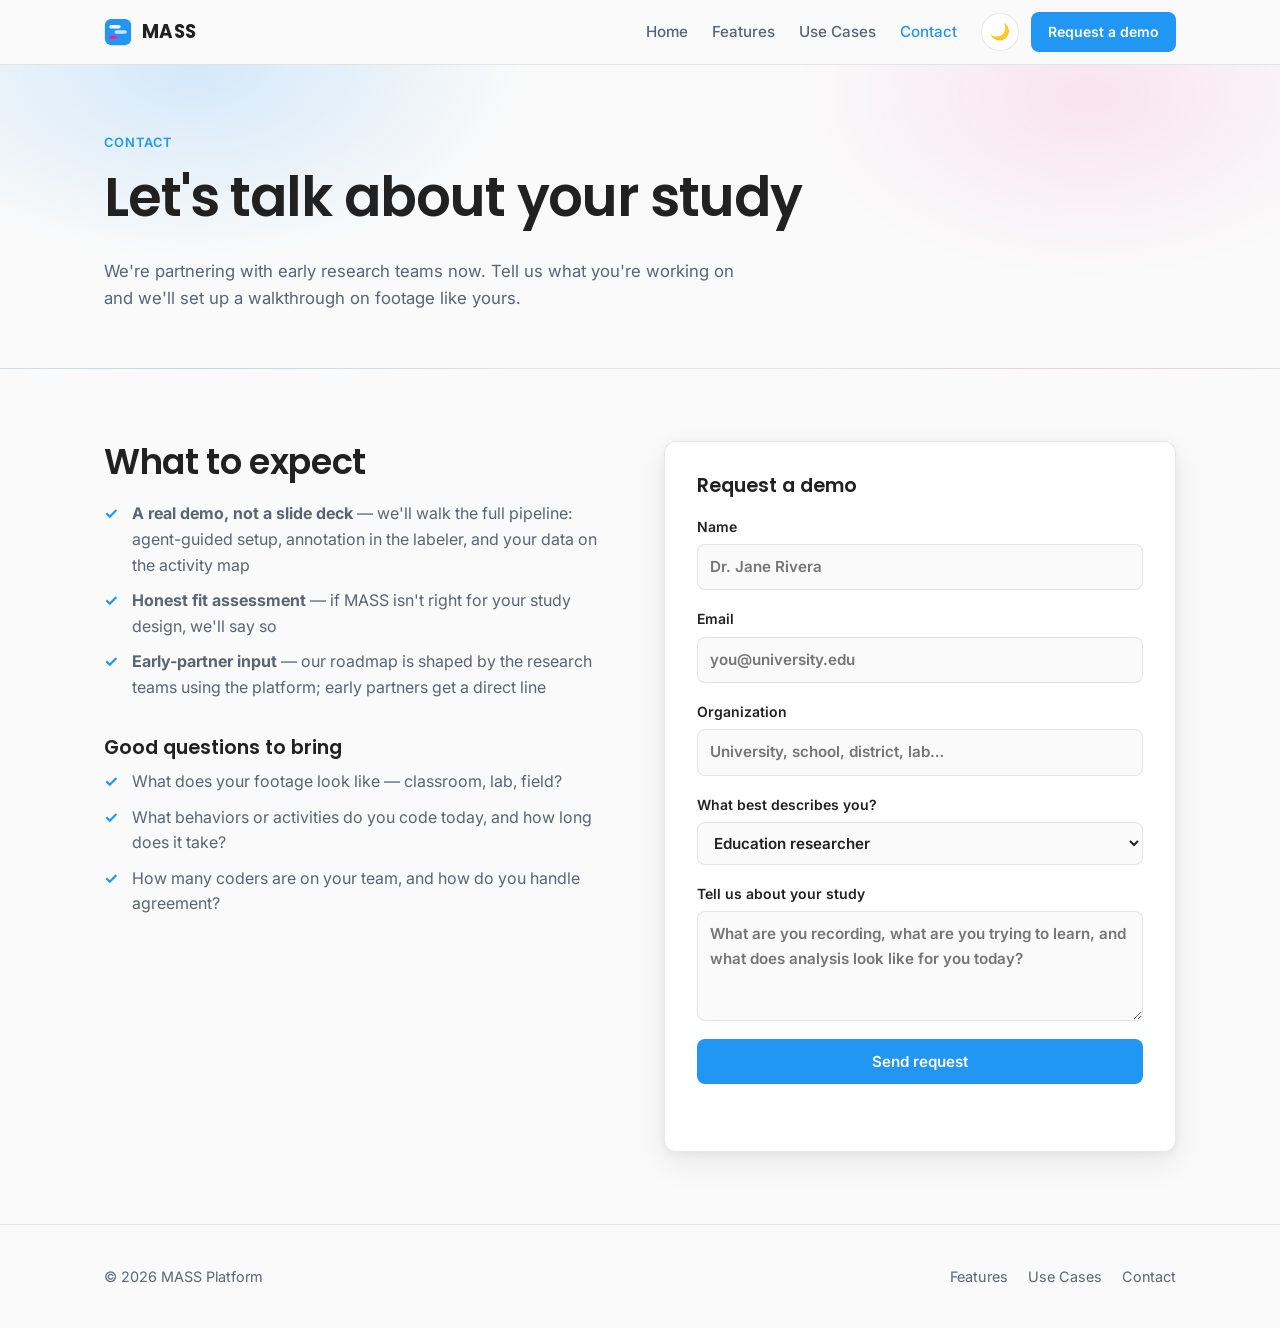
==== contact.html @ e047ef4f "init" ====
<!DOCTYPE html>
<html lang="en">
<head>
  <meta charset="UTF-8" />
  <meta name="viewport" content="width=device-width, initial-scale=1.0" />
  <title>Contact — MASS</title>
  <meta name="description" content="Request a demo of MASS or join the early-access program for research teams analyzing video." />
  <link rel="icon" type="image/svg+xml" href="assets/logo.svg" />
  <link rel="preconnect" href="https://fonts.googleapis.com" />
  <link rel="preconnect" href="https://fonts.gstatic.com" crossorigin />
  <link href="https://fonts.googleapis.com/css2?family=Inter:wght@400;500;600&family=Poppins:wght@600;700&display=swap" rel="stylesheet" />
  <link rel="stylesheet" href="css/styles.css" />
  <script>
    (function () {
      try {
        var t = localStorage.getItem("mass-theme");
        if (!t) t = window.matchMedia("(prefers-color-scheme: dark)").matches ? "dark" : "light";
        document.documentElement.setAttribute("data-theme", t);
      } catch (e) {}
    })();
  </script>
</head>
<body>

  <header class="site-header">
    <div class="container nav">
      <a class="nav__brand" href="index.html">
        <img src="assets/logo.svg" alt="" width="28" height="28" />
        MASS
      </a>
      <button class="nav-toggle" aria-label="Toggle navigation" aria-expanded="false">☰</button>
      <ul class="nav__links">
        <li><a href="index.html">Home</a></li>
        <li><a href="features.html">Features</a></li>
        <li><a href="use-cases.html">Use Cases</a></li>
        <li><a href="contact.html" class="is-active">Contact</a></li>
      </ul>
      <div class="nav__actions">
        <button class="theme-toggle" aria-label="Toggle dark mode">
          <span class="icon-moon">🌙</span><span class="icon-sun">☀️</span>
        </button>
        <a class="btn btn--primary btn--small" href="contact.html">Request a demo</a>
      </div>
    </div>
  </header>

  <main>

    <section class="page-hero">
      <div class="container">
        <span class="eyebrow">Contact</span>
        <h1>Let's talk about your study</h1>
        <p>
          We're partnering with early research teams now. Tell us what you're working on
          and we'll set up a walkthrough on footage like yours.
        </p>
      </div>
    </section>

    <section>
      <div class="container contact-grid">

        <div>
          <h2>What to expect</h2>
          <ul class="checklist">
            <li><strong>A real demo, not a slide deck</strong> — we'll walk the full pipeline: agent-guided setup, annotation in the labeler, and your data on the activity map</li>
            <li><strong>Honest fit assessment</strong> — if MASS isn't right for your study design, we'll say so</li>
            <li><strong>Early-partner input</strong> — our roadmap is shaped by the research teams using the platform; early partners get a direct line</li>
          </ul>

          <h3 style="margin-top: 36px;">Good questions to bring</h3>
          <ul class="checklist">
            <li>What does your footage look like — classroom, lab, field?</li>
            <li>What behaviors or activities do you code today, and how long does it take?</li>
            <li>How many coders are on your team, and how do you handle agreement?</li>
          </ul>
        </div>

        <form class="form" id="contact-form">
          <h3 style="margin: 0;">Request a demo</h3>
          <label>
            Name
            <input type="text" name="name" placeholder="Dr. Jane Rivera" required />
          </label>
          <label>
            Email
            <input type="email" name="email" placeholder="you@university.edu" required />
          </label>
          <label>
            Organization
            <input type="text" name="organization" placeholder="University, school, district, lab…" />
          </label>
          <label>
            What best describes you?
            <select name="role">
              <option>Education researcher</option>
              <option>Research team / lab</option>
              <option>School or district</option>
              <option>Graduate student</option>
              <option>Other</option>
            </select>
          </label>
          <label>
            Tell us about your study
            <textarea name="message" placeholder="What are you recording, what are you trying to learn, and what does analysis look like for you today?"></textarea>
          </label>
          <button class="btn btn--primary" type="submit">Send request</button>
          <p class="form__status" role="status" aria-live="polite"></p>
        </form>

      </div>
    </section>

  </main>

  <footer class="site-footer">
    <div class="container">
      <span>© <span id="year"></span> MASS Platform</span>
      <nav>
        <a href="features.html">Features</a>
        <a href="use-cases.html">Use Cases</a>
        <a href="contact.html">Contact</a>
      </nav>
    </div>
  </footer>

  <script src="js/main.js"></script>
</body>
</html>
---- css/styles.css ----
/* ==========================================================================
   MASS — informational site styles
   Palette + type mirror the application theme:
   accent1 #2196f3 (dim #c0e4ff / #1e3a4c), accent2 #f32196 (dim #ffc0e4 / #4c1e38)
   Poppins headings, Inter body. Light #fafafa / Dark #242424.
   ========================================================================== */

:root {
  --accent: #2196f3;
  --accent-dim: #c0e4ff;
  --accent2: #f32196;
  --accent2-dim: #ffc0e4;

  --bg: #fafafa;
  --surface: #ffffff;
  --surface-2: #f1f3f5;
  --text: #212121;
  --text-muted: #5b6470;
  --border: rgba(33, 33, 33, 0.10);
  --shadow: 0 2px 8px rgba(33, 33, 33, 0.06), 0 12px 32px rgba(33, 33, 33, 0.07);
  --hero-glow-1: rgba(33, 150, 243, 0.18);
  --hero-glow-2: rgba(243, 33, 150, 0.10);

  --radius-sm: 4px;
  --radius-md: 8px;
  --radius-lg: 12px;

  --font-body: "Inter", "Roboto", "Helvetica", "Arial", sans-serif;
  --font-heading: "Poppins", var(--font-body);

  --container: 1120px;
}

[data-theme="dark"] {
  --accent-dim: #1e3a4c;
  --accent2-dim: #4c1e38;

  --bg: #242424;
  --surface: #1a1a1a;
  --surface-2: #2e2e2e;
  --text: #ffffff;
  --text-muted: #a6adb5;
  --border: rgba(255, 255, 255, 0.12);
  --shadow: 0 2px 8px rgba(0, 0, 0, 0.35), 0 12px 32px rgba(0, 0, 0, 0.35);
  --hero-glow-1: rgba(33, 150, 243, 0.14);
  --hero-glow-2: rgba(243, 33, 150, 0.10);
}

/* ---------- base ---------- */

* { box-sizing: border-box; }

html { scroll-behavior: smooth; }

body {
  margin: 0;
  font-family: var(--font-body);
  font-size: 16px;
  line-height: 1.6;
  color: var(--text);
  background: var(--bg);
  -webkit-font-smoothing: antialiased;
}

h1, h2, h3, h4 {
  font-family: var(--font-heading);
  font-weight: 600;
  line-height: 1.2;
  margin: 0 0 0.5em;
}

h1 { font-size: clamp(2.1rem, 5vw, 3.4rem); letter-spacing: -0.02em; }
h2 { font-size: clamp(1.6rem, 3.5vw, 2.2rem); letter-spacing: -0.01em; }
h3 { font-size: 1.2rem; }

p { margin: 0 0 1em; }

a { color: var(--accent); text-decoration: none; }
a:hover { text-decoration: underline; }

img, svg { max-width: 100%; }

.container {
  max-width: var(--container);
  margin: 0 auto;
  padding: 0 24px;
}

.muted { color: var(--text-muted); }

.eyebrow {
  display: inline-block;
  font-size: 0.8rem;
  font-weight: 600;
  letter-spacing: 0.08em;
  text-transform: uppercase;
  color: var(--accent);
  margin-bottom: 12px;
}

.eyebrow--alt { color: var(--accent2); }

section { padding: 72px 0; }

.section-head {
  max-width: 640px;
  margin-bottom: 40px;
}

.section-head--center {
  margin-left: auto;
  margin-right: auto;
  text-align: center;
}

/* ---------- buttons ---------- */

.btn {
  display: inline-block;
  padding: 12px 24px;
  border-radius: var(--radius-md);
  font-family: var(--font-body);
  font-size: 0.95rem;
  font-weight: 600;
  cursor: pointer;
  border: 1px solid transparent;
  transition: filter 0.15s ease, background-color 0.15s ease;
}
.btn:hover { text-decoration: none; }

.btn--primary {
  background: var(--accent);
  color: #ffffff;
}
.btn--primary:hover { filter: brightness(0.92); }

.btn--outline {
  border-color: var(--accent);
  color: var(--accent);
  background: transparent;
}
.btn--outline:hover { background: var(--accent-dim); }

.btn--small { padding: 8px 16px; font-size: 0.875rem; }

/* ---------- header / nav ---------- */

.site-header {
  position: sticky;
  top: 0;
  z-index: 50;
  background: color-mix(in srgb, var(--bg) 85%, transparent);
  backdrop-filter: blur(10px);
  border-bottom: 1px solid var(--border);
}

.nav {
  display: flex;
  align-items: center;
  gap: 24px;
  height: 64px;
}

.nav__brand {
  display: flex;
  align-items: center;
  gap: 10px;
  font-family: var(--font-heading);
  font-weight: 700;
  font-size: 1.15rem;
  letter-spacing: 0.02em;
  color: var(--text);
}
.nav__brand:hover { text-decoration: none; }

.nav__links {
  display: flex;
  align-items: center;
  gap: 24px;
  margin-left: auto;
  list-style: none;
  padding: 0;
}

.nav__links a {
  color: var(--text-muted);
  font-size: 0.95rem;
  font-weight: 500;
}
.nav__links a:hover { color: var(--text); text-decoration: none; }
.nav__links a.is-active { color: var(--accent); }

.nav__actions {
  display: flex;
  align-items: center;
  gap: 12px;
}

.theme-toggle {
  display: inline-flex;
  align-items: center;
  justify-content: center;
  width: 38px;
  height: 38px;
  border-radius: 50%;
  border: 1px solid var(--border);
  background: var(--surface);
  color: var(--text);
  cursor: pointer;
  font-size: 1rem;
  line-height: 1;
}
.theme-toggle:hover { border-color: var(--accent); }
.theme-toggle .icon-sun { display: none; }
[data-theme="dark"] .theme-toggle .icon-sun { display: inline; }
[data-theme="dark"] .theme-toggle .icon-moon { display: none; }

.nav-toggle {
  display: none;
  width: 40px;
  height: 40px;
  border: 1px solid var(--border);
  border-radius: var(--radius-md);
  background: var(--surface);
  color: var(--text);
  cursor: pointer;
  font-size: 1.2rem;
}

/* ---------- hero ---------- */

.hero {
  position: relative;
  overflow: hidden;
  padding: 88px 0 80px;
}

.hero::before {
  content: "";
  position: absolute;
  inset: -40% -20% auto;
  height: 130%;
  background:
    radial-gradient(600px 420px at 22% 30%, var(--hero-glow-1), transparent 70%),
    radial-gradient(520px 380px at 80% 20%, var(--hero-glow-2), transparent 70%);
  pointer-events: none;
}

.hero .container {
  position: relative;
  display: grid;
  grid-template-columns: 1.05fr 1fr;
  gap: 56px;
  align-items: center;
}

.hero__copy p.lead {
  font-size: 1.15rem;
  color: var(--text-muted);
  max-width: 34em;
}

.hero__actions {
  display: flex;
  flex-wrap: wrap;
  gap: 14px;
  margin-top: 28px;
}

.hero__note {
  margin-top: 18px;
  font-size: 0.85rem;
  color: var(--text-muted);
}

/* page hero (inner pages) */
.page-hero {
  padding: 64px 0 40px;
  border-bottom: 1px solid var(--border);
  background:
    radial-gradient(480px 280px at 15% 0%, var(--hero-glow-1), transparent 70%),
    radial-gradient(420px 260px at 85% 10%, var(--hero-glow-2), transparent 70%);
}
.page-hero p { max-width: 640px; color: var(--text-muted); font-size: 1.05rem; }

/* ---------- cards & grids ---------- */

.grid {
  display: grid;
  gap: 24px;
}
.grid--3 { grid-template-columns: repeat(3, 1fr); }
.grid--2 { grid-template-columns: repeat(2, 1fr); }

.card {
  background: var(--surface);
  border: 1px solid var(--border);
  border-radius: var(--radius-lg);
  padding: 28px;
  box-shadow: var(--shadow);
}

.card h3 { margin-top: 14px; }
.card p { color: var(--text-muted); margin-bottom: 0; }

.card__icon {
  display: inline-flex;
  align-items: center;
  justify-content: center;
  width: 44px;
  height: 44px;
  border-radius: var(--radius-md);
  background: var(--accent-dim);
  color: var(--accent);
  font-size: 1.3rem;
}
.card__icon--alt { background: var(--accent2-dim); color: var(--accent2); }

.card--link { transition: transform 0.15s ease, border-color 0.15s ease; }
.card--link:hover { transform: translateY(-3px); border-color: var(--accent); }
a.card-wrap { color: inherit; display: block; }
a.card-wrap:hover { text-decoration: none; }

/* numbered steps */
.step {
  position: relative;
  padding-left: 0;
}
.step__num {
  font-family: var(--font-heading);
  font-weight: 700;
  font-size: 2rem;
  color: var(--accent);
  opacity: 0.85;
}
.step h3 { margin-top: 4px; }
.step p { color: var(--text-muted); }

/* checklist */
.checklist {
  list-style: none;
  padding: 0;
  margin: 0;
  display: grid;
  gap: 10px;
}
.checklist li {
  position: relative;
  padding-left: 28px;
  color: var(--text-muted);
}
.checklist li::before {
  content: "✓";
  position: absolute;
  left: 0;
  top: 0;
  color: var(--accent);
  font-weight: 700;
}

/* feature rows (features page) */
.feature-row {
  display: grid;
  grid-template-columns: 1fr 1fr;
  gap: 56px;
  align-items: center;
  padding: 56px 0;
  border-bottom: 1px solid var(--border);
}
.feature-row:last-of-type { border-bottom: none; }
.feature-row--flip .feature-row__media { order: -1; }
.feature-row h2 { margin-bottom: 16px; }
.feature-row p { color: var(--text-muted); }

/* stat / trust strip */
.strip {
  background: var(--surface);
  border-top: 1px solid var(--border);
  border-bottom: 1px solid var(--border);
  padding: 40px 0;
}
.strip .grid { gap: 16px; }
.strip-item {
  display: flex;
  gap: 12px;
  align-items: flex-start;
}
.strip-item__icon { color: var(--accent); font-size: 1.2rem; line-height: 1.5; }
.strip-item strong { display: block; }
.strip-item span { color: var(--text-muted); font-size: 0.9rem; }

/* CTA band */
.cta-band {
  text-align: center;
  padding: 80px 0;
  background:
    radial-gradient(560px 320px at 50% 120%, var(--hero-glow-1), transparent 70%);
}
.cta-band h2 { margin-bottom: 12px; }
.cta-band p { color: var(--text-muted); max-width: 520px; margin: 0 auto 28px; }

/* ---------- product mockups (pure CSS) ---------- */

.mock {
  background: var(--surface);
  border: 1px solid var(--border);
  border-radius: var(--radius-lg);
  box-shadow: var(--shadow);
  overflow: hidden;
  font-size: 12px;
}

.mock__bar {
  display: flex;
  align-items: center;
  gap: 6px;
  padding: 10px 14px;
  border-bottom: 1px solid var(--border);
  background: var(--surface-2);
}
.mock__dot { width: 9px; height: 9px; border-radius: 50%; background: var(--border); }
.mock__title {
  margin-left: 8px;
  font-weight: 600;
  color: var(--text-muted);
  font-size: 11px;
  letter-spacing: 0.04em;
}

.mock__body { padding: 16px; }

/* activity-map mockup */
.am-lane {
  display: grid;
  grid-template-columns: 84px 1fr;
  align-items: center;
  gap: 10px;
  margin-bottom: 10px;
}
.am-lane__label {
  font-weight: 600;
  color: var(--text-muted);
  font-size: 11px;
  white-space: nowrap;
  overflow: hidden;
  text-overflow: ellipsis;
}
.am-lane__track {
  position: relative;
  height: 18px;
  background: var(--surface-2);
  border-radius: var(--radius-sm);
}
.am-seg {
  position: absolute;
  top: 3px;
  bottom: 3px;
  border-radius: 3px;
  background: var(--accent);
  opacity: 0.9;
}
.am-seg--alt { background: var(--accent2); }
.am-seg--soft { background: var(--accent); opacity: 0.45; }
.am-seg--soft2 { background: var(--accent2); opacity: 0.45; }

.am-timeline {
  position: relative;
  margin-top: 4px;
}
.am-playhead {
  position: absolute;
  top: -4px;
  bottom: -4px;
  width: 2px;
  background: var(--accent2);
  border-radius: 1px;
  left: 18%;
  animation: playhead 9s linear infinite;
}
@keyframes playhead {
  from { left: 4%; }
  to   { left: 96%; }
}
@media (prefers-reduced-motion: reduce) {
  .am-playhead { animation: none; left: 38%; }
}

.am-axis {
  display: flex;
  justify-content: space-between;
  color: var(--text-muted);
  font-size: 10px;
  margin-top: 8px;
  padding-left: 94px;
}

/* labeler mockup */
.lb-frame {
  position: relative;
  aspect-ratio: 16 / 9;
  border-radius: var(--radius-md);
  background:
    linear-gradient(160deg, #31404f 0%, #1d2935 60%, #16202a 100%);
  overflow: hidden;
}
[data-theme="dark"] .lb-frame {
  background: linear-gradient(160deg, #2a3845 0%, #18232d 60%, #121b23 100%);
}
.lb-frame::after {
  /* faint floor line to suggest a classroom scene */
  content: "";
  position: absolute;
  left: 0; right: 0; bottom: 26%;
  height: 1px;
  background: rgba(255, 255, 255, 0.12);
}
.lb-box {
  position: absolute;
  border: 2px solid var(--accent);
  border-radius: 3px;
  background: rgba(33, 150, 243, 0.10);
}
.lb-box--alt {
  border-color: var(--accent2);
  background: rgba(243, 33, 150, 0.10);
}
.lb-box__tag {
  position: absolute;
  top: -20px;
  left: -2px;
  padding: 1px 7px;
  border-radius: 3px;
  background: var(--accent);
  color: #fff;
  font-size: 10px;
  font-weight: 600;
  white-space: nowrap;
}
.lb-box--alt .lb-box__tag { background: var(--accent2); }

.lb-timeline {
  position: relative;
  height: 26px;
  margin-top: 12px;
  background: var(--surface-2);
  border-radius: var(--radius-sm);
}
.lb-key {
  position: absolute;
  top: 50%;
  width: 9px;
  height: 9px;
  background: var(--accent);
  transform: translate(-50%, -50%) rotate(45deg);
  border-radius: 2px;
}
.lb-key--alt { background: var(--accent2); }

/* agent chat mockup */
.chat { display: grid; gap: 10px; }
.chat__msg {
  max-width: 85%;
  padding: 9px 13px;
  border-radius: var(--radius-md);
  font-size: 12px;
  line-height: 1.5;
}
.chat__msg--user {
  justify-self: end;
  background: var(--accent);
  color: #fff;
  border-bottom-right-radius: 3px;
}
.chat__msg--agent {
  justify-self: start;
  background: var(--surface-2);
  color: var(--text);
  border-bottom-left-radius: 3px;
}
.chat__approval {
  justify-self: start;
  display: flex;
  align-items: center;
  gap: 8px;
  border: 1px dashed var(--accent);
  border-radius: var(--radius-md);
  padding: 8px 12px;
  font-size: 11px;
  color: var(--text-muted);
}
.chat__approval .btn { padding: 4px 12px; font-size: 11px; }

/* ---------- use-case cards ---------- */

.uc-card {
  background: var(--surface);
  border: 1px solid var(--border);
  border-radius: var(--radius-lg);
  padding: 26px;
  box-shadow: var(--shadow);
}
.uc-card h3 { display: flex; align-items: center; gap: 10px; }
.uc-card .uc-emoji { font-size: 1.4rem; }
.uc-card p { color: var(--text-muted); font-size: 0.95rem; margin-bottom: 0; }

.uc-primary {
  display: grid;
  grid-template-columns: 1.1fr 0.9fr;
  gap: 48px;
  align-items: center;
}

/* ---------- contact ---------- */

.contact-grid {
  display: grid;
  grid-template-columns: 1fr 1fr;
  gap: 48px;
  align-items: start;
}

.form {
  background: var(--surface);
  border: 1px solid var(--border);
  border-radius: var(--radius-lg);
  padding: 32px;
  box-shadow: var(--shadow);
  display: grid;
  gap: 18px;
}
.form label {
  display: grid;
  gap: 6px;
  font-size: 0.875rem;
  font-weight: 600;
}
.form input,
.form select,
.form textarea {
  font: inherit;
  font-size: 0.95rem;
  padding: 10px 12px;
  border-radius: var(--radius-md);
  border: 1px solid var(--border);
  background: var(--bg);
  color: var(--text);
}
.form input:focus,
.form select:focus,
.form textarea:focus {
  outline: 2px solid var(--accent);
  outline-offset: -1px;
  border-color: transparent;
}
.form textarea { resize: vertical; min-height: 110px; }
.form__status { font-size: 0.875rem; color: var(--accent); min-height: 1.2em; margin: 0; }

/* ---------- reveal-on-scroll ---------- */

.reveal {
  opacity: 0;
  transform: translateY(16px);
  transition: opacity 0.5s ease, transform 0.5s ease;
}
.reveal.is-visible { opacity: 1; transform: none; }
@media (prefers-reduced-motion: reduce) {
  .reveal { opacity: 1; transform: none; transition: none; }
}

/* ---------- footer ---------- */

.site-footer {
  border-top: 1px solid var(--border);
  padding: 40px 0;
  color: var(--text-muted);
  font-size: 0.9rem;
}
.site-footer .container {
  display: flex;
  flex-wrap: wrap;
  gap: 20px;
  align-items: center;
  justify-content: space-between;
}
.site-footer nav { display: flex; gap: 20px; }
.site-footer a { color: var(--text-muted); }
.site-footer a:hover { color: var(--text); }

/* ---------- responsive ---------- */

@media (max-width: 900px) {
  .hero .container,
  .feature-row,
  .uc-primary,
  .contact-grid {
    grid-template-columns: 1fr;
    gap: 36px;
  }
  .feature-row--flip .feature-row__media { order: 0; }
  .grid--3 { grid-template-columns: 1fr 1fr; }
}

@media (max-width: 640px) {
  section { padding: 56px 0; }
  .hero { padding: 56px 0; }
  .grid--3, .grid--2 { grid-template-columns: 1fr; }

  .nav-toggle { display: inline-flex; align-items: center; justify-content: center; margin-left: auto; }
  .nav__links {
    display: none;
    position: absolute;
    top: 64px;
    left: 0;
    right: 0;
    margin: 0;
    padding: 16px 24px 20px;
    flex-direction: column;
    align-items: flex-start;
    gap: 16px;
    background: var(--bg);
    border-bottom: 1px solid var(--border);
    box-shadow: var(--shadow);
  }
  .nav__links.is-open { display: flex; }
  .nav__actions .btn { display: none; }
}
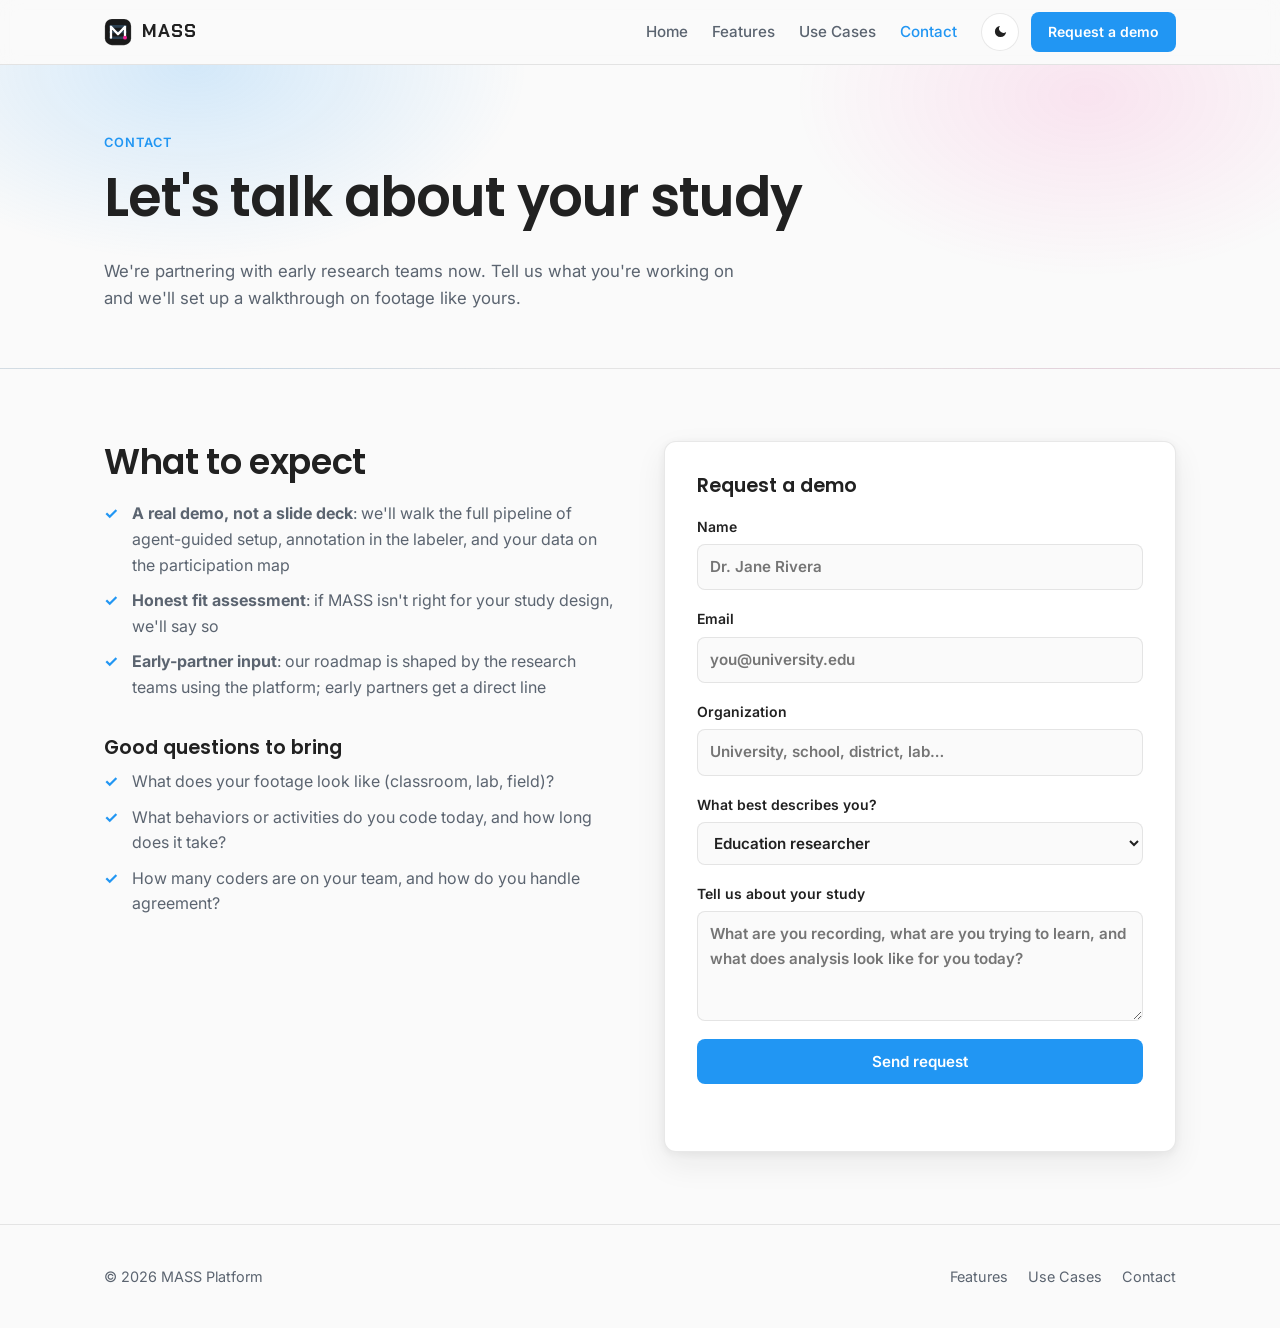
==== commit b2b7338e: "Polish marketing site: rebrand visuals and copy - Remove all emojis (trust strip, workflow cards, us" ====
--- a/contact.html
+++ b/contact.html
@@ -8,7 +8,7 @@
   <link rel="icon" type="image/svg+xml" href="assets/logo.svg" />
   <link rel="preconnect" href="https://fonts.googleapis.com" />
   <link rel="preconnect" href="https://fonts.gstatic.com" crossorigin />
-  <link href="https://fonts.googleapis.com/css2?family=Inter:wght@400;500;600&family=Poppins:wght@600;700&display=swap" rel="stylesheet" />
+  <link href="https://fonts.googleapis.com/css2?family=Chakra+Petch:wght@700&family=Inter:wght@400;500;600&family=Poppins:wght@600;700&display=swap" rel="stylesheet" />
   <link rel="stylesheet" href="css/styles.css" />
   <script>
     (function () {
@@ -37,7 +37,7 @@
       </ul>
       <div class="nav__actions">
         <button class="theme-toggle" aria-label="Toggle dark mode">
-          <span class="icon-moon">🌙</span><span class="icon-sun">☀️</span>
+          <span class="icon-moon"><svg width="15" height="15" viewBox="0 0 24 24" fill="currentColor" aria-hidden="true"><path d="M21 12.8A9 9 0 1 1 11.2 3a7 7 0 0 0 9.8 9.8z"/></svg></span><span class="icon-sun"><svg width="15" height="15" viewBox="0 0 24 24" fill="none" stroke="currentColor" stroke-width="2" stroke-linecap="round" aria-hidden="true"><circle cx="12" cy="12" r="4"/><path d="M12 2v2M12 20v2M4.9 4.9l1.4 1.4M17.7 17.7l1.4 1.4M2 12h2M20 12h2M4.9 19.1l1.4-1.4M17.7 6.3l1.4-1.4"/></svg></span>
         </button>
         <a class="btn btn--primary btn--small" href="contact.html">Request a demo</a>
       </div>
@@ -63,14 +63,14 @@
         <div>
           <h2>What to expect</h2>
           <ul class="checklist">
-            <li><strong>A real demo, not a slide deck</strong> — we'll walk the full pipeline: agent-guided setup, annotation in the labeler, and your data on the activity map</li>
-            <li><strong>Honest fit assessment</strong> — if MASS isn't right for your study design, we'll say so</li>
-            <li><strong>Early-partner input</strong> — our roadmap is shaped by the research teams using the platform; early partners get a direct line</li>
+            <li><strong>A real demo, not a slide deck</strong>: we'll walk the full pipeline of agent-guided setup, annotation in the labeler, and your data on the participation map</li>
+            <li><strong>Honest fit assessment</strong>: if MASS isn't right for your study design, we'll say so</li>
+            <li><strong>Early-partner input</strong>: our roadmap is shaped by the research teams using the platform; early partners get a direct line</li>
           </ul>
 
           <h3 style="margin-top: 36px;">Good questions to bring</h3>
           <ul class="checklist">
-            <li>What does your footage look like — classroom, lab, field?</li>
+            <li>What does your footage look like (classroom, lab, field)?</li>
             <li>What behaviors or activities do you code today, and how long does it take?</li>
             <li>How many coders are on your team, and how do you handle agreement?</li>
           </ul>
--- a/css/styles.css
+++ b/css/styles.css
@@ -165,10 +165,10 @@
   display: flex;
   align-items: center;
   gap: 10px;
-  font-family: var(--font-heading);
+  font-family: "Chakra Petch", var(--font-heading);
   font-weight: 700;
   font-size: 1.15rem;
-  letter-spacing: 0.02em;
+  letter-spacing: 0.06em;
   color: var(--text);
 }
 .nav__brand:hover { text-decoration: none; }
@@ -211,8 +211,9 @@
   line-height: 1;
 }
 .theme-toggle:hover { border-color: var(--accent); }
+.theme-toggle span { display: inline-flex; }
 .theme-toggle .icon-sun { display: none; }
-[data-theme="dark"] .theme-toggle .icon-sun { display: inline; }
+[data-theme="dark"] .theme-toggle .icon-sun { display: inline-flex; }
 [data-theme="dark"] .theme-toggle .icon-moon { display: none; }
 
 .nav-toggle {
@@ -385,7 +386,6 @@
   gap: 12px;
   align-items: flex-start;
 }
-.strip-item__icon { color: var(--accent); font-size: 1.2rem; line-height: 1.5; }
 .strip-item strong { display: block; }
 .strip-item span { color: var(--text-muted); font-size: 0.9rem; }
 
@@ -429,7 +429,7 @@
 
 .mock__body { padding: 16px; }
 
-/* activity-map mockup */
+/* participation-map mockup */
 .am-lane {
   display: grid;
   grid-template-columns: 84px 1fr;
@@ -600,7 +600,6 @@
   box-shadow: var(--shadow);
 }
 .uc-card h3 { display: flex; align-items: center; gap: 10px; }
-.uc-card .uc-emoji { font-size: 1.4rem; }
 .uc-card p { color: var(--text-muted); font-size: 0.95rem; margin-bottom: 0; }
 
 .uc-primary {
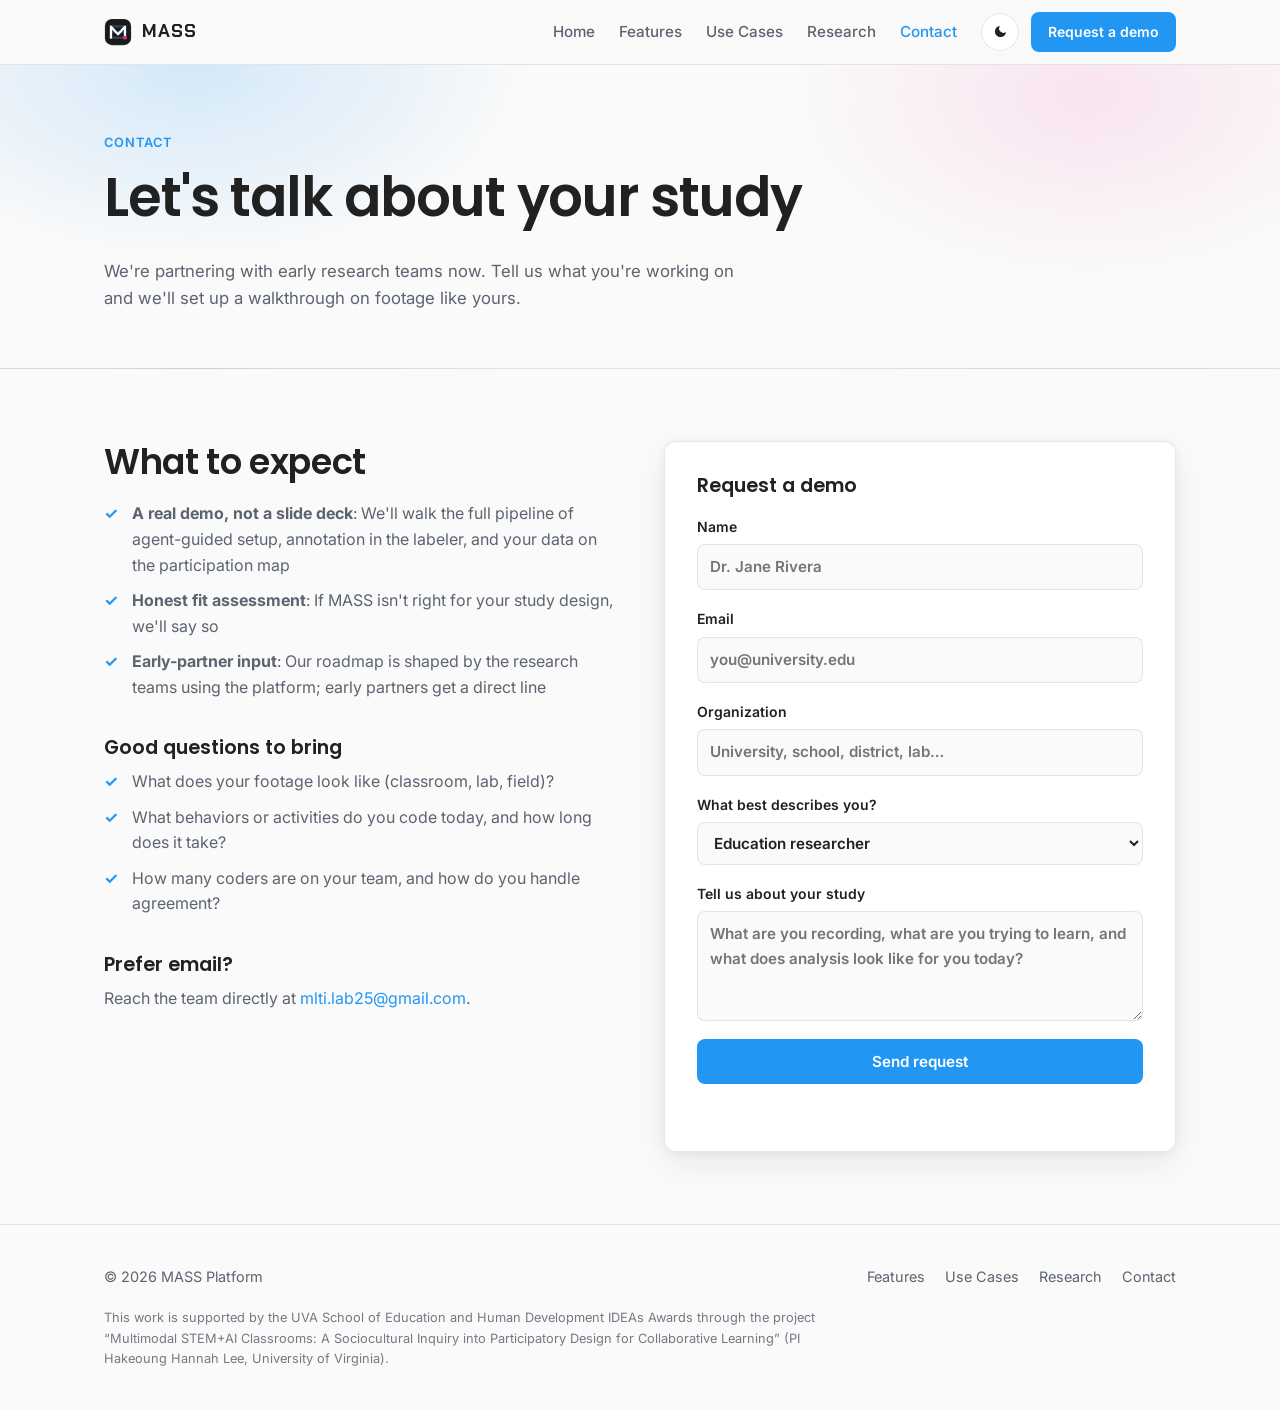
==== commit 49d21ddf: "Landing showcase, light default, research links, copy refinements - Hero now rotates three product m" ====
--- a/contact.html
+++ b/contact.html
@@ -14,7 +14,7 @@
     (function () {
       try {
         var t = localStorage.getItem("mass-theme");
-        if (!t) t = window.matchMedia("(prefers-color-scheme: dark)").matches ? "dark" : "light";
+        if (!t) t = "light";
         document.documentElement.setAttribute("data-theme", t);
       } catch (e) {}
     })();
@@ -33,6 +33,7 @@
         <li><a href="index.html">Home</a></li>
         <li><a href="features.html">Features</a></li>
         <li><a href="use-cases.html">Use Cases</a></li>
+        <li><a href="https://www.mltilab.com/projects/mass" target="_blank" rel="noopener">Research</a></li>
         <li><a href="contact.html" class="is-active">Contact</a></li>
       </ul>
       <div class="nav__actions">
@@ -63,9 +64,9 @@
         <div>
           <h2>What to expect</h2>
           <ul class="checklist">
-            <li><strong>A real demo, not a slide deck</strong>: we'll walk the full pipeline of agent-guided setup, annotation in the labeler, and your data on the participation map</li>
-            <li><strong>Honest fit assessment</strong>: if MASS isn't right for your study design, we'll say so</li>
-            <li><strong>Early-partner input</strong>: our roadmap is shaped by the research teams using the platform; early partners get a direct line</li>
+            <li><strong>A real demo, not a slide deck</strong>: We'll walk the full pipeline of agent-guided setup, annotation in the labeler, and your data on the participation map</li>
+            <li><strong>Honest fit assessment</strong>: If MASS isn't right for your study design, we'll say so</li>
+            <li><strong>Early-partner input</strong>: Our roadmap is shaped by the research teams using the platform; early partners get a direct line</li>
           </ul>
 
           <h3 style="margin-top: 36px;">Good questions to bring</h3>
@@ -74,6 +75,9 @@
             <li>What behaviors or activities do you code today, and how long does it take?</li>
             <li>How many coders are on your team, and how do you handle agreement?</li>
           </ul>
+
+          <h3 style="margin-top: 36px;">Prefer email?</h3>
+          <p class="muted">Reach the team directly at <a href="mailto:mlti.lab25@gmail.com">mlti.lab25@gmail.com</a>.</p>
         </div>
 
         <form class="form" id="contact-form">
@@ -119,8 +123,10 @@
       <nav>
         <a href="features.html">Features</a>
         <a href="use-cases.html">Use Cases</a>
+        <a href="https://www.mltilab.com/projects/mass" target="_blank" rel="noopener">Research</a>
         <a href="contact.html">Contact</a>
       </nav>
+      <p class="site-footer__note">This work is supported by the UVA School of Education and Human Development IDEAs Awards through the project “Multimodal STEM+AI Classrooms: A Sociocultural Inquiry into Participatory Design for Collaborative Learning” (PI Hakeoung Hannah Lee, University of Virginia).</p>
     </div>
   </footer>
 
--- a/css/styles.css
+++ b/css/styles.css
@@ -131,8 +131,16 @@
 .btn--primary {
   background: var(--accent);
   color: #ffffff;
-}
-.btn--primary:hover { filter: brightness(0.92); }
+  transition: filter 0.15s ease, transform 0.15s ease, box-shadow 0.15s ease;
+}
+.btn--primary:hover {
+  filter: brightness(0.95);
+  transform: translateY(-1px);
+  box-shadow: 0 6px 18px color-mix(in srgb, var(--accent) 35%, transparent);
+}
+@media (prefers-reduced-motion: reduce) {
+  .btn--primary:hover { transform: none; }
+}
 
 .btn--outline {
   border-color: var(--accent);
@@ -245,6 +253,22 @@
     radial-gradient(600px 420px at 22% 30%, var(--hero-glow-1), transparent 70%),
     radial-gradient(520px 380px at 80% 20%, var(--hero-glow-2), transparent 70%);
   pointer-events: none;
+  animation: hero-drift 16s ease-in-out infinite alternate;
+}
+@keyframes hero-drift {
+  from { transform: translate(0, 0) scale(1); }
+  to   { transform: translate(3%, 4%) scale(1.06); }
+}
+@media (prefers-reduced-motion: reduce) {
+  .hero::before { animation: none; }
+}
+
+/* gradient keyword in headings */
+.grad-text {
+  background: linear-gradient(95deg, var(--accent), var(--accent2));
+  -webkit-background-clip: text;
+  background-clip: text;
+  color: transparent;
 }
 
 .hero .container {
@@ -331,8 +355,11 @@
   font-family: var(--font-heading);
   font-weight: 700;
   font-size: 2rem;
-  color: var(--accent);
-  opacity: 0.85;
+  background: linear-gradient(95deg, var(--accent), var(--accent2));
+  -webkit-background-clip: text;
+  background-clip: text;
+  color: transparent;
+  opacity: 0.9;
 }
 .step h3 { margin-top: 4px; }
 .step p { color: var(--text-muted); }
@@ -394,7 +421,8 @@
   text-align: center;
   padding: 80px 0;
   background:
-    radial-gradient(560px 320px at 50% 120%, var(--hero-glow-1), transparent 70%);
+    radial-gradient(720px 380px at 18% 120%, var(--hero-glow-1), transparent 70%),
+    radial-gradient(720px 380px at 82% -20%, var(--hero-glow-2), transparent 70%);
 }
 .cta-band h2 { margin-bottom: 12px; }
 .cta-band p { color: var(--text-muted); max-width: 520px; margin: 0 auto 28px; }
@@ -410,6 +438,59 @@
   font-size: 12px;
 }
 
+/* hero product-shot: subtle 3D tilt that flattens on hover */
+.hero .mock {
+  transform: perspective(1400px) rotateY(-7deg) rotateX(2.5deg);
+  transition: transform 0.4s ease, box-shadow 0.4s ease, opacity 0.45s ease;
+  box-shadow:
+    var(--shadow),
+    -18px 24px 48px color-mix(in srgb, var(--accent) 12%, transparent);
+}
+.hero .mock:hover {
+  transform: perspective(1400px) rotateY(0deg) rotateX(0deg);
+}
+@media (max-width: 900px), (prefers-reduced-motion: reduce) {
+  .hero .mock, .hero .mock:hover { transform: none; }
+}
+
+/* hero showcase: stacked mocks, one visible, tab switcher below */
+.hero-mocks { display: grid; align-items: center; }
+.hero-mocks .mock {
+  grid-area: 1 / 1;
+  opacity: 0;
+  visibility: hidden;
+  pointer-events: none;
+}
+.hero-mocks .mock.is-active {
+  opacity: 1;
+  visibility: visible;
+  pointer-events: auto;
+}
+.hero-tabs {
+  display: flex;
+  justify-content: center;
+  gap: 8px;
+  margin-top: 16px;
+}
+.hero-tab {
+  border: 1px solid var(--border);
+  background: var(--surface);
+  color: var(--text-muted);
+  font-family: var(--font-body);
+  font-size: 0.8rem;
+  font-weight: 600;
+  padding: 6px 14px;
+  border-radius: 999px;
+  cursor: pointer;
+  transition: color 0.15s ease, border-color 0.15s ease, background-color 0.15s ease;
+}
+.hero-tab:hover { color: var(--text); border-color: var(--accent); }
+.hero-tab.is-active {
+  background: var(--accent-dim);
+  border-color: var(--accent);
+  color: var(--accent);
+}
+
 .mock__bar {
   display: flex;
   align-items: center;
@@ -458,6 +539,19 @@
   border-radius: 3px;
   background: var(--accent);
   opacity: 0.9;
+  transform-origin: left center;
+  animation: seg-grow 0.7s cubic-bezier(0.2, 0.7, 0.3, 1) backwards;
+}
+.am-lane:nth-child(1) .am-seg { animation-delay: 0.1s; }
+.am-lane:nth-child(2) .am-seg { animation-delay: 0.25s; }
+.am-lane:nth-child(3) .am-seg { animation-delay: 0.4s; }
+.am-lane:nth-child(4) .am-seg { animation-delay: 0.55s; }
+@keyframes seg-grow {
+  from { transform: scaleX(0); }
+  to   { transform: scaleX(1); }
+}
+@media (prefers-reduced-motion: reduce) {
+  .am-seg { animation: none; }
 }
 .am-seg--alt { background: var(--accent2); }
 .am-seg--soft { background: var(--accent); opacity: 0.45; }
@@ -474,15 +568,16 @@
   width: 2px;
   background: var(--accent2);
   border-radius: 1px;
-  left: 18%;
+  /* lanes are "84px label + 10px gap + track": keep the playhead inside the track */
+  left: calc(94px + 2px);
   animation: playhead 9s linear infinite;
 }
 @keyframes playhead {
-  from { left: 4%; }
-  to   { left: 96%; }
+  from { left: calc(94px + 2px); }
+  to   { left: calc(100% - 4px); }
 }
 @media (prefers-reduced-motion: reduce) {
-  .am-playhead { animation: none; left: 38%; }
+  .am-playhead { animation: none; left: 55%; }
 }
 
 .am-axis {
@@ -598,8 +693,27 @@
   border-radius: var(--radius-lg);
   padding: 26px;
   box-shadow: var(--shadow);
-}
+  transition: transform 0.2s ease, border-color 0.2s ease;
+}
+.uc-card:hover { transform: translateY(-4px); border-color: var(--accent); }
 .uc-card h3 { display: flex; align-items: center; gap: 10px; }
+.uc-icon {
+  display: inline-flex;
+  align-items: center;
+  justify-content: center;
+  width: 42px;
+  height: 42px;
+  border-radius: var(--radius-md);
+  background: var(--accent-dim);
+  color: var(--accent);
+  margin-bottom: 14px;
+}
+.uc-icon--alt { background: var(--accent2-dim); color: var(--accent2); }
+.uc-card:hover .uc-icon { background: var(--accent); color: #ffffff; }
+.uc-card:hover .uc-icon--alt { background: var(--accent2); }
+@media (prefers-reduced-motion: reduce) {
+  .uc-card, .uc-card:hover { transform: none; transition: none; }
+}
 .uc-card p { color: var(--text-muted); font-size: 0.95rem; margin-bottom: 0; }
 
 .uc-primary {
@@ -661,6 +775,8 @@
   transform: translateY(16px);
   transition: opacity 0.5s ease, transform 0.5s ease;
 }
+.grid > .reveal:nth-child(2) { transition-delay: 0.12s; }
+.grid > .reveal:nth-child(3) { transition-delay: 0.24s; }
 .reveal.is-visible { opacity: 1; transform: none; }
 @media (prefers-reduced-motion: reduce) {
   .reveal { opacity: 1; transform: none; transition: none; }
@@ -684,6 +800,14 @@
 .site-footer nav { display: flex; gap: 20px; }
 .site-footer a { color: var(--text-muted); }
 .site-footer a:hover { color: var(--text); }
+.site-footer__note {
+  flex-basis: 100%;
+  margin: 0;
+  font-size: 0.8rem;
+  color: var(--text-muted);
+  opacity: 0.85;
+  max-width: 760px;
+}
 
 /* ---------- responsive ---------- */
 
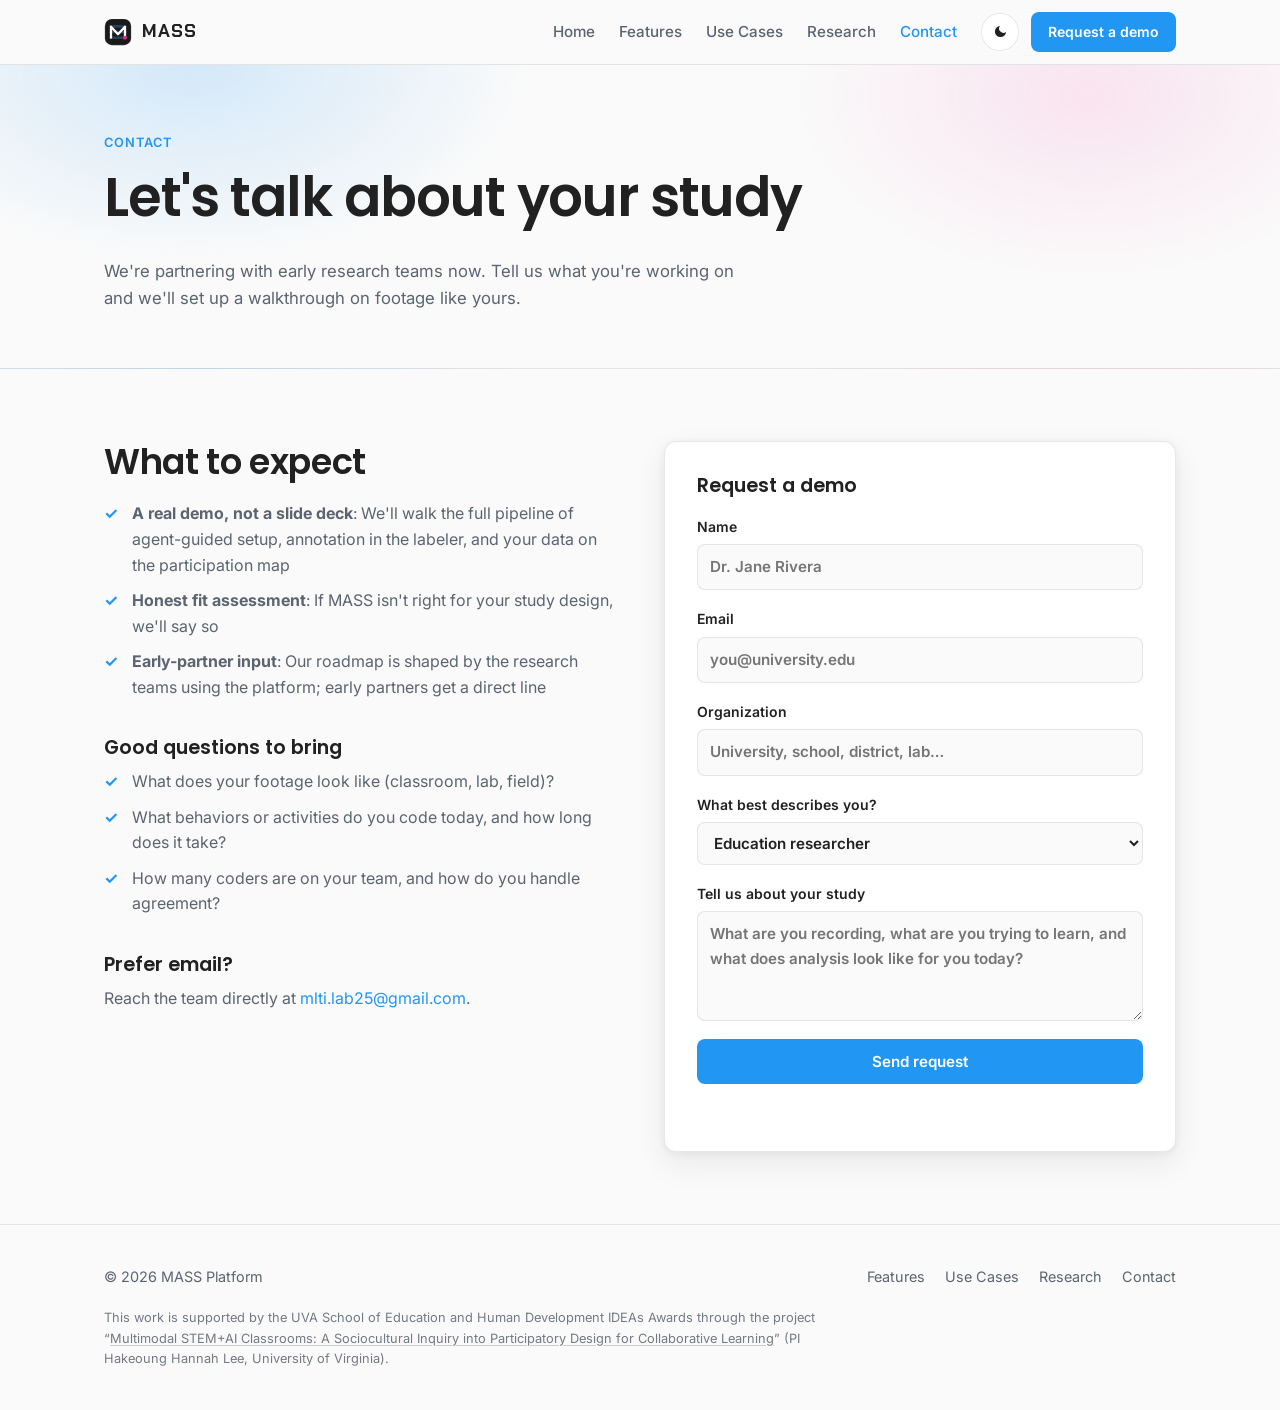
==== commit 04611671: "Link funding project title to mltilab projects page with subtle styling" ====
--- a/contact.html
+++ b/contact.html
@@ -126,7 +126,7 @@
         <a href="https://www.mltilab.com/projects/mass" target="_blank" rel="noopener">Research</a>
         <a href="contact.html">Contact</a>
       </nav>
-      <p class="site-footer__note">This work is supported by the UVA School of Education and Human Development IDEAs Awards through the project “Multimodal STEM+AI Classrooms: A Sociocultural Inquiry into Participatory Design for Collaborative Learning” (PI Hakeoung Hannah Lee, University of Virginia).</p>
+      <p class="site-footer__note">This work is supported by the UVA School of Education and Human Development IDEAs Awards through the project “<a href="https://www.mltilab.com/projects" target="_blank" rel="noopener">Multimodal STEM+AI Classrooms: A Sociocultural Inquiry into Participatory Design for Collaborative Learning</a>” (PI Hakeoung Hannah Lee, University of Virginia).</p>
     </div>
   </footer>
 
--- a/css/styles.css
+++ b/css/styles.css
@@ -807,6 +807,16 @@
   color: var(--text-muted);
   opacity: 0.85;
   max-width: 760px;
+}
+.site-footer__note a {
+  color: inherit;
+  text-decoration: underline;
+  text-decoration-color: color-mix(in srgb, currentColor 35%, transparent);
+  text-underline-offset: 2px;
+}
+.site-footer__note a:hover {
+  color: var(--text);
+  text-decoration-color: currentColor;
 }
 
 /* ---------- responsive ---------- */
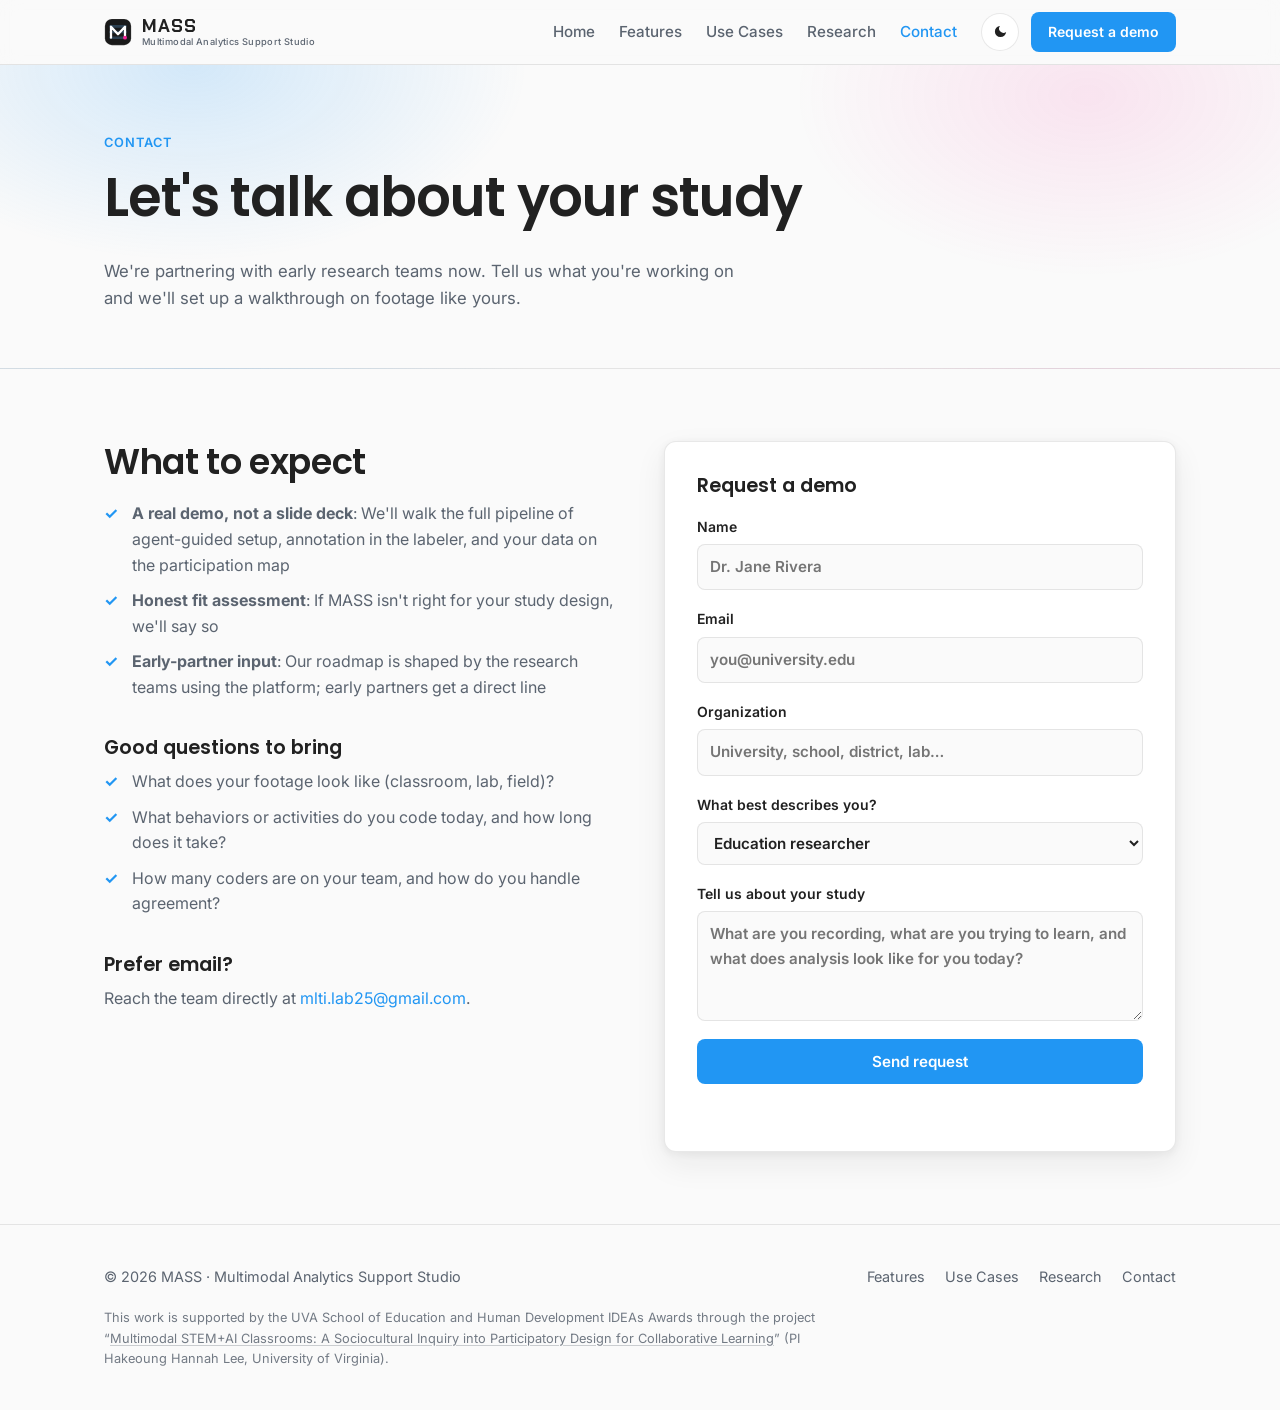
==== commit ce2664e6: "Spell out MASS as Multimodal Analytics Support Studio in header and footer" ====
--- a/contact.html
+++ b/contact.html
@@ -26,7 +26,7 @@
     <div class="container nav">
       <a class="nav__brand" href="index.html">
         <img src="assets/logo.svg" alt="" width="28" height="28" />
-        MASS
+        <span class="nav__brand-text">MASS<small>Multimodal Analytics Support Studio</small></span>
       </a>
       <button class="nav-toggle" aria-label="Toggle navigation" aria-expanded="false">☰</button>
       <ul class="nav__links">
@@ -119,7 +119,7 @@
 
   <footer class="site-footer">
     <div class="container">
-      <span>© <span id="year"></span> MASS Platform</span>
+      <span>© <span id="year"></span> MASS · Multimodal Analytics Support Studio</span>
       <nav>
         <a href="features.html">Features</a>
         <a href="use-cases.html">Use Cases</a>
--- a/css/styles.css
+++ b/css/styles.css
@@ -180,6 +180,22 @@
   color: var(--text);
 }
 .nav__brand:hover { text-decoration: none; }
+.nav__brand-text {
+  display: flex;
+  flex-direction: column;
+  line-height: 1.15;
+}
+.nav__brand-text small {
+  font-family: var(--font-body);
+  font-size: 0.58rem;
+  font-weight: 500;
+  letter-spacing: 0.04em;
+  color: var(--text-muted);
+  white-space: nowrap;
+}
+@media (max-width: 640px) {
+  .nav__brand-text small { display: none; }
+}
 
 .nav__links {
   display: flex;
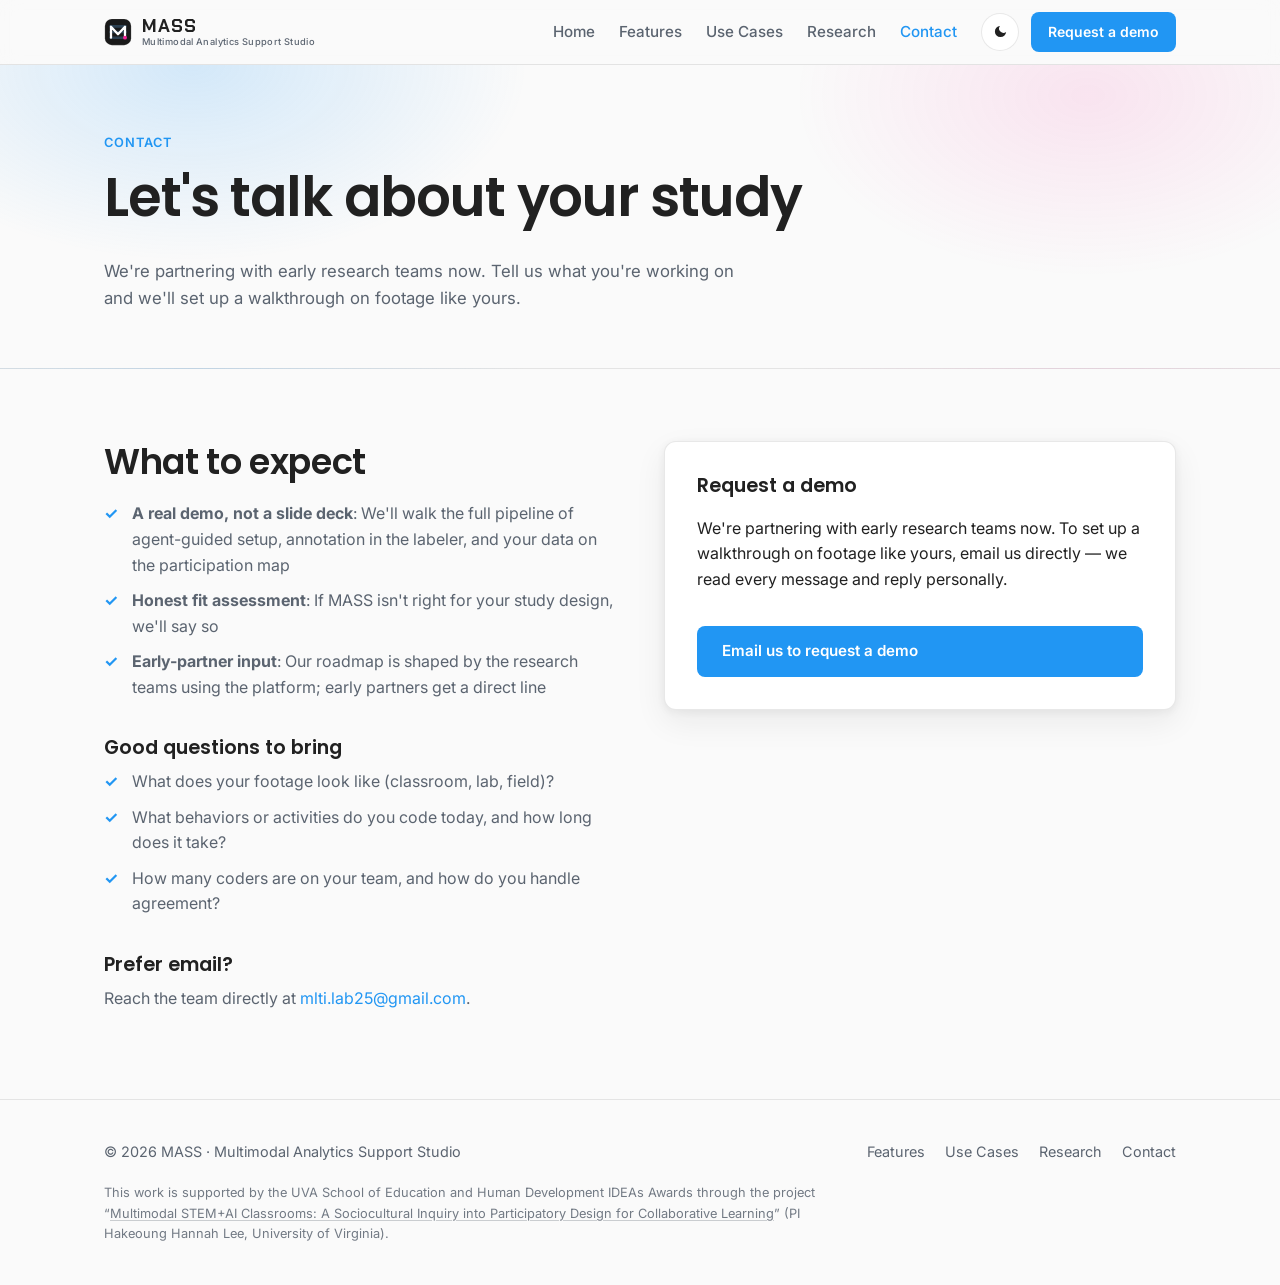
==== commit 4b60cc5c: "remove web form" ====
--- a/contact.html
+++ b/contact.html
@@ -24,23 +24,23 @@
 
   <header class="site-header">
     <div class="container nav">
-      <a class="nav__brand" href="index.html">
+      <a class="nav__brand" href="/">
         <img src="assets/logo.svg" alt="" width="28" height="28" />
         <span class="nav__brand-text">MASS<small>Multimodal Analytics Support Studio</small></span>
       </a>
       <button class="nav-toggle" aria-label="Toggle navigation" aria-expanded="false">☰</button>
       <ul class="nav__links">
-        <li><a href="index.html">Home</a></li>
-        <li><a href="features.html">Features</a></li>
-        <li><a href="use-cases.html">Use Cases</a></li>
+        <li><a href="/">Home</a></li>
+        <li><a href="features">Features</a></li>
+        <li><a href="use-cases">Use Cases</a></li>
         <li><a href="https://www.mltilab.com/projects/mass" target="_blank" rel="noopener">Research</a></li>
-        <li><a href="contact.html" class="is-active">Contact</a></li>
+        <li><a href="contact" class="is-active">Contact</a></li>
       </ul>
       <div class="nav__actions">
         <button class="theme-toggle" aria-label="Toggle dark mode">
           <span class="icon-moon"><svg width="15" height="15" viewBox="0 0 24 24" fill="currentColor" aria-hidden="true"><path d="M21 12.8A9 9 0 1 1 11.2 3a7 7 0 0 0 9.8 9.8z"/></svg></span><span class="icon-sun"><svg width="15" height="15" viewBox="0 0 24 24" fill="none" stroke="currentColor" stroke-width="2" stroke-linecap="round" aria-hidden="true"><circle cx="12" cy="12" r="4"/><path d="M12 2v2M12 20v2M4.9 4.9l1.4 1.4M17.7 17.7l1.4 1.4M2 12h2M20 12h2M4.9 19.1l1.4-1.4M17.7 6.3l1.4-1.4"/></svg></span>
         </button>
-        <a class="btn btn--primary btn--small" href="contact.html">Request a demo</a>
+        <a class="btn btn--primary btn--small" href="contact">Request a demo</a>
       </div>
     </div>
   </header>
@@ -80,8 +80,43 @@
           <p class="muted">Reach the team directly at <a href="mailto:mlti.lab25@gmail.com">mlti.lab25@gmail.com</a>.</p>
         </div>
 
-        <form class="form" id="contact-form">
+        <!-- Email-only contact for now. The full demo-request form is preserved (disabled) below;
+             re-enable it once there's a host that can run the /api/contact verifier or a form service. -->
+        <div class="form">
           <h3 style="margin: 0;">Request a demo</h3>
+          <p>
+            We're partnering with early research teams now. To set up a walkthrough on footage
+            like yours, email us directly — we read every message and reply personally.
+          </p>
+          <a class="btn btn--primary" href="mailto:mlti.lab25@gmail.com?subject=MASS%20demo%20request">Email us to request a demo</a>
+        </div>
+
+        <!--
+          ============================================================
+          DEMO-REQUEST FORM — TEMPORARILY DISABLED (no form backend host).
+          We dropped Vercel, so /api/contact (the Turnstile verifier in
+          api/contact.js) is not deployed and the form has nowhere to post.
+
+          To restore: pick a host that can run the serverless function (or a
+          form service), delete the email-only CTA above, and uncomment the
+          form below. The keys below are public/safe; the Turnstile SECRET
+          key still lives only in the host's env, never in this file.
+
+          (NOTE: the three developer hint-comments inside the original form
+          were converted to plain text here so this block is a single valid
+          HTML comment — HTML comments can't nest.)
+          ============================================================
+
+        <form class="form" id="contact-form" action="/api/contact" method="POST">
+          <h3 style="margin: 0;">Request a demo</h3>
+
+          Web3Forms access key (public, safe to expose — only routes to the inbox, can't read submissions):
+          <input type="hidden" name="access_key" value="244a921c-f9bb-478e-9cc2-16eb3fc01ef2" />
+          <input type="hidden" name="subject" value="New MASS demo request" />
+          <input type="hidden" name="from_name" value="MASS site contact form" />
+          Honeypot: hidden from people; bots auto-fill it and the submission is rejected.
+          <input type="checkbox" name="botcheck" tabindex="-1" autocomplete="off" style="display: none" aria-hidden="true" />
+
           <label>
             Name
             <input type="text" name="name" placeholder="Dr. Jane Rivera" required />
@@ -108,9 +143,14 @@
             Tell us about your study
             <textarea name="message" placeholder="What are you recording, what are you trying to learn, and what does analysis look like for you today?"></textarea>
           </label>
+          Cloudflare Turnstile SITE key (public). The SECRET key goes in the host's env, never here.
+          <div class="cf-turnstile" data-sitekey="0x4AAAAAADknmJk6VyW7QX-5"></div>
+
           <button class="btn btn--primary" type="submit">Send request</button>
           <p class="form__status" role="status" aria-live="polite"></p>
         </form>
+          ============================================================
+        -->
 
       </div>
     </section>
@@ -121,15 +161,18 @@
     <div class="container">
       <span>© <span id="year"></span> MASS · Multimodal Analytics Support Studio</span>
       <nav>
-        <a href="features.html">Features</a>
-        <a href="use-cases.html">Use Cases</a>
+        <a href="features">Features</a>
+        <a href="use-cases">Use Cases</a>
         <a href="https://www.mltilab.com/projects/mass" target="_blank" rel="noopener">Research</a>
-        <a href="contact.html">Contact</a>
+        <a href="contact">Contact</a>
       </nav>
       <p class="site-footer__note">This work is supported by the UVA School of Education and Human Development IDEAs Awards through the project “<a href="https://www.mltilab.com/projects" target="_blank" rel="noopener">Multimodal STEM+AI Classrooms: A Sociocultural Inquiry into Participatory Design for Collaborative Learning</a>” (PI Hakeoung Hannah Lee, University of Virginia).</p>
     </div>
   </footer>
 
+  <!-- Turnstile script disabled with the demo-request form. Re-enable when the form comes back.
+  <script src="https://challenges.cloudflare.com/turnstile/v0/api.js" async defer></script>
+  -->
   <script src="js/main.js"></script>
 </body>
 </html>
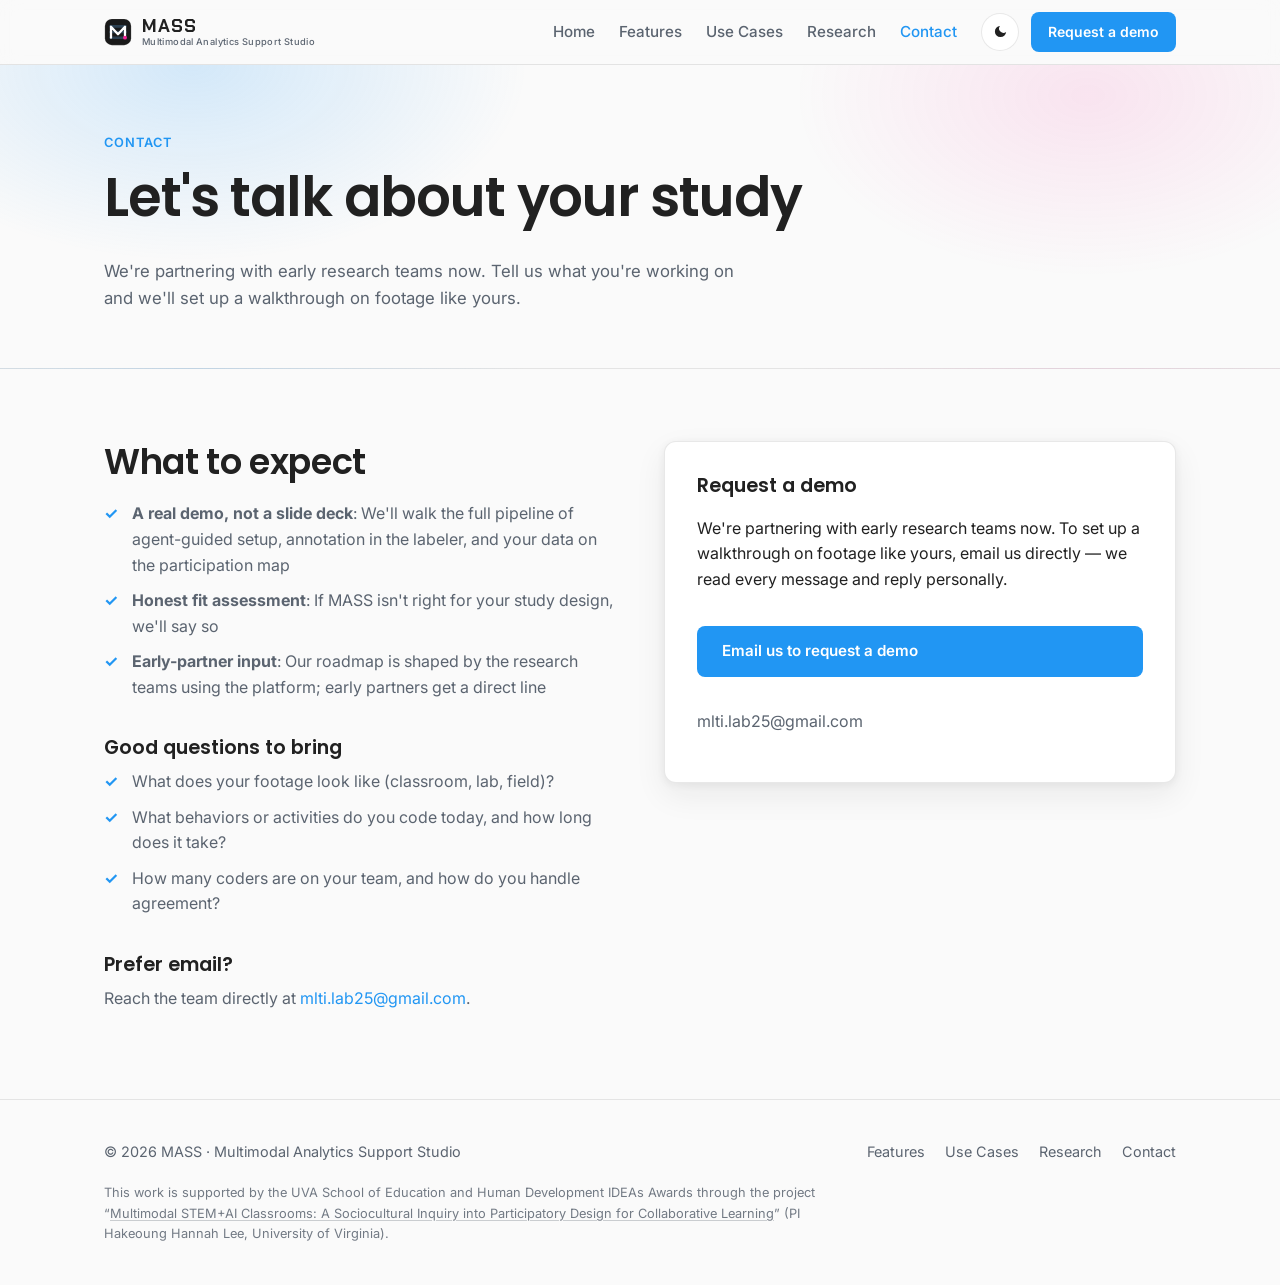
==== commit ca4b008e: "adjust contact page" ====
--- a/contact.html
+++ b/contact.html
@@ -89,6 +89,7 @@
             like yours, email us directly — we read every message and reply personally.
           </p>
           <a class="btn btn--primary" href="mailto:mlti.lab25@gmail.com?subject=MASS%20demo%20request">Email us to request a demo</a>
+          <p class="muted form__email">mlti.lab25@gmail.com</p>
         </div>
 
         <!--
--- a/css/styles.css
+++ b/css/styles.css
@@ -87,6 +87,7 @@
 }
 
 .muted { color: var(--text-muted); }
+.form__email { margin-top: 14px; cursor: text; user-select: all; }
 
 .eyebrow {
   display: inline-block;
